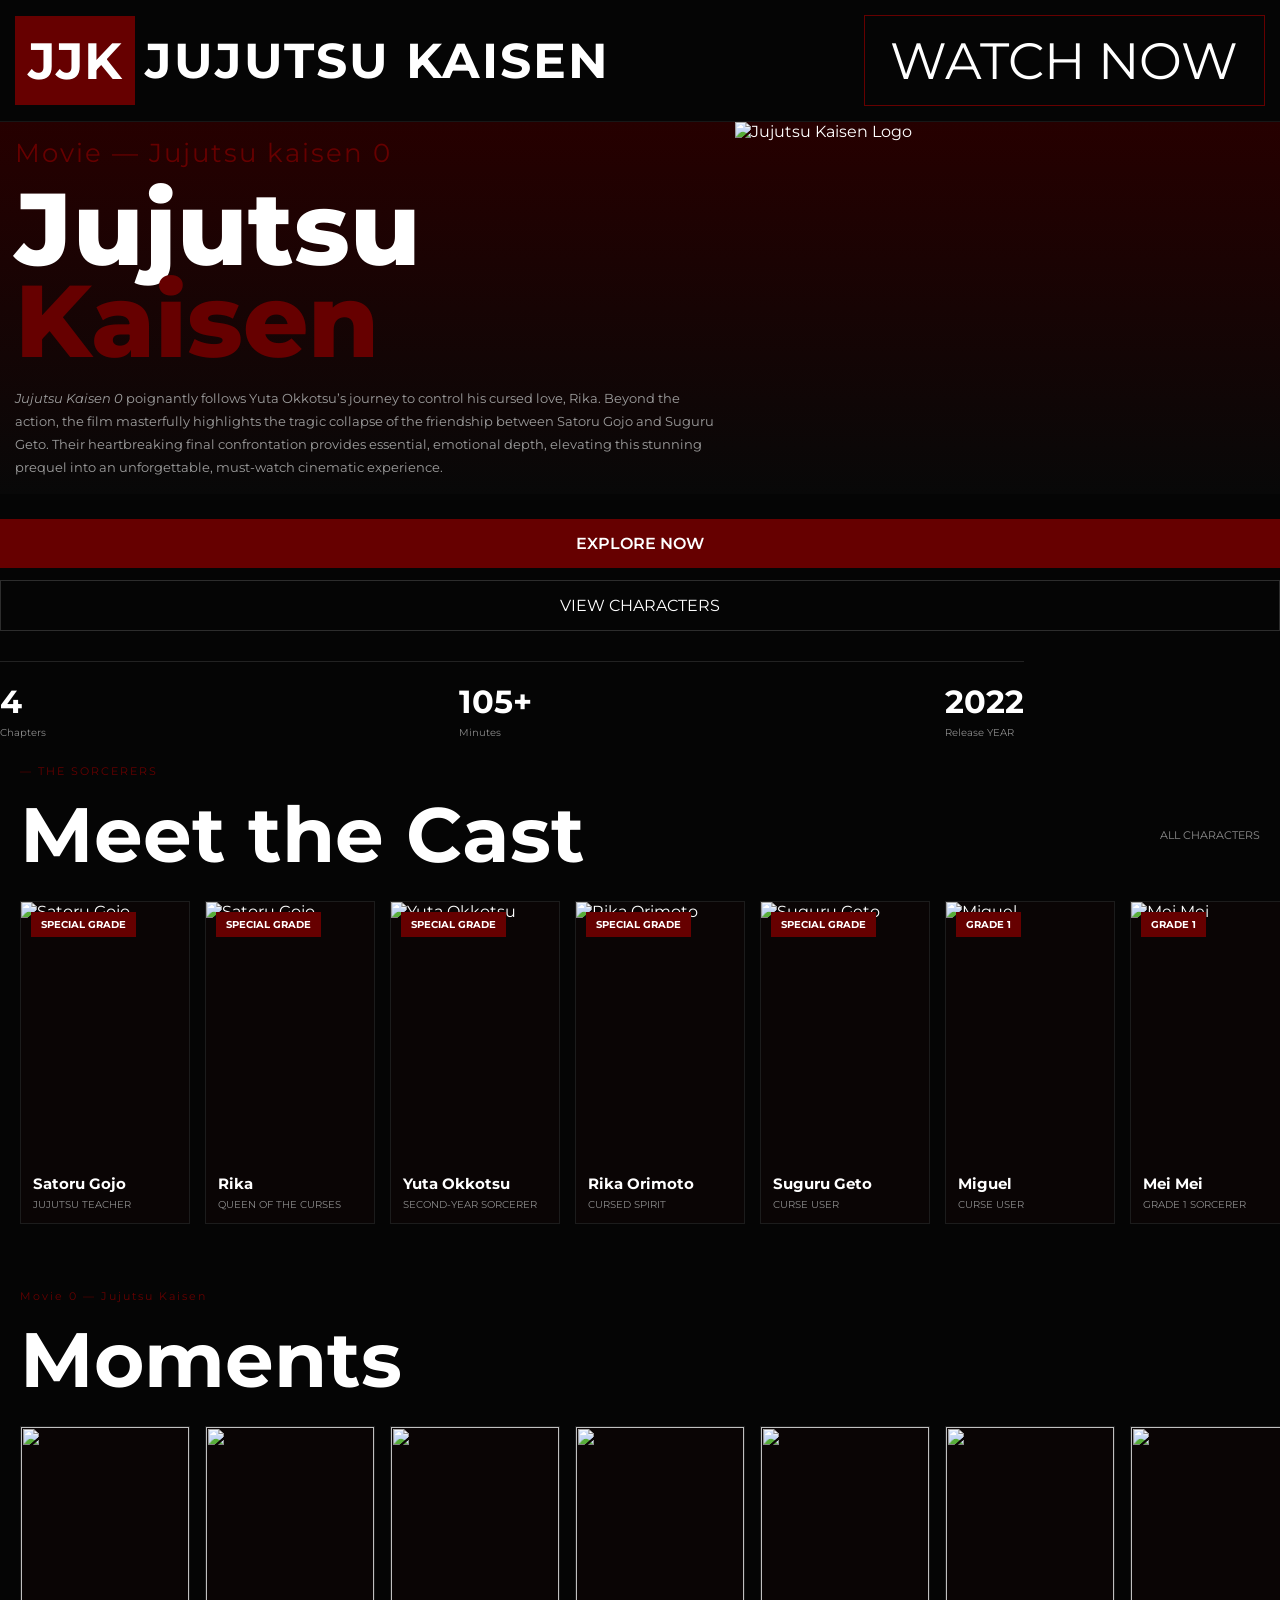
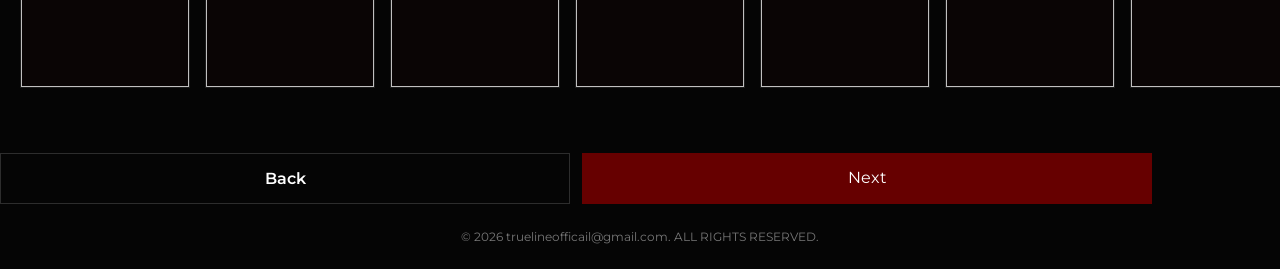
==== movie.html @ 943627a1 "Add files via upload" ====
<!DOCTYPE html>
<html lang="en">
<head>
    <meta charset="UTF-8">
    <meta name="viewport" content="width=device-width, initial-scale=1.0">
    <title>Jujutsu Kaisen</title>

    <link href="https://fonts.googleapis.com/css2?family=Montserrat:wght@300;400;500;600;700;800&display=swap" rel="stylesheet">
    <link rel="stylesheet" href="movie.css">
</head>

<body>
    <section>
        <nav class="navbar">
            <div class="logo">
                <span>JJK</span>
                <h3>JUJUTSU KAISEN</h3>
            </div>
            <a href="https://youtu.be/2docezZl574?si=i2ZBQ1FdkchWZ1nn" class="watch-btn" target="_blank">WATCH NOW</a>
        </nav>
    </section>

    <section class="hero">
        <div class="hero-content">
            <p class="season">Movie — Jujutsu kaisen 0</p>
            <h1>
                Jujutsu<br>
                <span>Kaisen</span>
            </h1>
            <p class="description">
                <em>Jujutsu Kaisen 0</em> poignantly follows Yuta Okkotsu’s journey to control his cursed love, Rika. Beyond the action, the film masterfully highlights the tragic collapse of the friendship between Satoru Gojo and Suguru Geto. Their heartbreaking final confrontation provides essential, emotional depth, elevating this stunning prequel into an unforgettable, must-watch cinematic experience.
            </p>
        </div>

        <div class="hero-image">
            <img src="logo.jpg" alt="Jujutsu Kaisen Logo">
        </div>
    </section>

    <section class="hero2">
        <div class="buttons">
            <a href="#explore" class="explore">EXPLORE NOW</a>
            <a href="#character" class="characters">VIEW CHARACTERS</a>
        </div>

        <div id="character"class="stats">
            <div>
                <h2>4</h2>
                <p>Chapters</p>
            </div>
            <div>
                <h2>105+</h2>
                <p>Minutes</p>
            </div>
            <div>
                <h2>2022</h2>
                <p>Release YEAR</p>
            </div>
        </div>
    </section>

    <section class="cast">
        <p class="cast-top">— THE SORCERERS</p>
        <div class="title-row">
            <h2>Meet the Cast</h2>
            <span>ALL CHARACTERS</span>
        </div>

<div class="cards">
    <div class="card">
        <div class="badge">SPECIAL GRADE</div>
        <img src="gojo0.jpg" alt="Satoru Gojo">
        <div class="info">
            <h3>Satoru Gojo</h3>
            <p>JUJUTSU TEACHER</p>
        </div>
    </div>
    <div class="card">
        <div class="badge">SPECIAL GRADE</div>
        <img src="queen.jpg" alt="Satoru Gojo">
        <div class="info">
            <h3>Rika</h3>
            <p>QUEEN OF THE CURSES</p>
        </div>
    </div>

    <div class="card">
        <div class="badge">SPECIAL GRADE</div>
        <img src="yuta0.jpg" alt="Yuta Okkotsu">
        <div class="info">
            <h3>Yuta Okkotsu</h3>
            <p>SECOND-YEAR SORCERER</p>
        </div>
    </div>

    <div class="card">
        <div class="badge">SPECIAL GRADE</div>
        <img src="rika.jpg" alt="Rika Orimoto">
        <div class="info">
            <h3>Rika Orimoto</h3>
            <p>CURSED SPIRIT</p>
        </div>
    </div>

    <div class="card">
        <div class="badge">SPECIAL GRADE</div>
        <img src="geto0.jpg" alt="Suguru Geto">
        <div class="info">
            <h3>Suguru Geto</h3>
            <p>CURSE USER</p>
        </div>
    </div>

    <div class="card">
        <div class="badge">GRADE 1</div>
        <img src="miguel.jpg" alt="Miguel">
        <div class="info">
            <h3>Miguel</h3>
            <p>CURSE USER</p>
        </div>
    </div>

    <div class="card">
        <div class="badge">GRADE 1</div>
        <img src="meime0i.jpg" alt="Mei Mei">
        <div class="info">
            <h3>Mei Mei</h3>
            <p>GRADE 1 SORCERER</p>
        </div>
    </div>

    <div class="card">
        <div class="badge">GRADE 1</div>
        <img src="nanami.jpg" alt="Kento Nanami">
        <div class="info">
            <h3>Kento Nanami</h3>
            <p>GRADE 1 SORCERER</p>
        </div>
    </div>

    <div class="card">
        <div class="badge">GRADE 1</div>
        <img src="principal.jpg" alt="Masamichi Yaga">
        <div class="info">
            <h3>Masamichi Yaga</h3>
            <p>PRINCIPAL</p>
        </div>
    </div>

    <div class="card">
        <div class="badge">GRADE 1</div>
        <img src="kusakaba.jpg" alt="Atsuya Kusakabe">
        <div class="info">
            <h3>Atsuya Kusakabe</h3>
            <p>GRADE 1 SORCERER</p>
        </div>
    </div>

    <div class="card">
        <div class="badge">GRADE 4</div>
        <img src="maki0.jpg" alt="Maki Zen'in">
        <div class="info">
            <h3>Maki Zen'in</h3>
            <p>SECOND-YEAR SORCERER</p>
        </div>
    </div>

    <div class="card">
        <div class="badge">GRADE 2</div>
        <img src="panda.jpg" alt="Panda">
        <div class="info">
            <h3>Panda</h3>
            <p>SECOND-YEAR SORCERER</p>
        </div>
    </div>

    <div class="card">
        <div class="badge">SEMI-GRADE 1</div>
        <img src="inumaki.jpg" alt="Toge Inumaki">
        <div class="info">
            <h3>Toge Inumaki</h3>
            <p>SECOND-YEAR SORCERER</p>
        </div>
    </div>

    <div class="card">
        <div class="badge">Grade 3</div>
        <img src="nanako.jpg" alt="Nanako Hasaba">
        <div class="info">
            <h3>Nanako Hasaba</h3>
            <p>CURSE USER</p>
        </div>
    </div>

    <div class="card">
        <div class="badge">Grade 3</div>
        <img src="mimiko.jpg" alt="Mimiko Hasaba">
        <div class="info">
            <h3>Mimiko Hasaba</h3>
            <p>CURSE USER</p>
        </div>
    </div>

    <div class="card">
        <div class="badge">Grade 1</div>
        <img src="shoko0.jpg" alt="Shoko Ieiri">
        <div class="info">
            <h3>Shoko Ieiri</h3>
            <p>DOCTOR</p>
        </div>
    </div>

    <div class="card">
        <div class="badge">Grade 3</div>
        <img src="ijichi.jpg" alt="Kiyotaka Ijichi">
        <div class="info">
            <h3>Kiyotaka Ijichi</h3>
            <p>ASSISTANT MANAGER</p>
        </div>
    </div>
</div>

    </section>
    
<section class="moments">
    <p class="cast-top">Movie 0 — Jujutsu Kaisen</p>
    <div class="title-row">
        <h2>Moments</h2>
    </div>
    <div class="cards">
        <div class="card">
            <img src="moment-0-1.jpg" id="explore" alt="">
        </div>
        <div class="card">
            <img src="moment-0-2.jpg" alt="">
        </div>
        <div class="card">
            <img src="moment-0-3.jpg" alt="">
        </div>
        <div class="card">
            <img src="moment-0-4.jpg" alt="">
        </div>
        <div class="card">
            <img src="moment-0-5.jpg" alt="">
        </div>
        <div class="card">
            <img src="moment-0-6.jpg" alt="">
        </div>
        <div class="card">
            <img src="moment-0-7.jpg" alt="">
        </div>
        <div class="card">
            <img src="moment-0-8.jpg" alt="">
        </div>
    </div>
</section>
    
    <div class="next-back">
            <a href="index.html" class="back">Back</a>
            <a href="season2.html" class="next">Next</a>
        </div>

    <footer>
        © 2026 truelineofficail@gmail.com. ALL RIGHTS RESERVED.
    </footer>
</body>
</html>
---- movie.css ----
* {
    margin: 0;
    padding: 0;
    box-sizing: border-box;
    font-family: 'Montserrat', sans-serif;
    list-style: none;
}
html{
    scroll-behavior: smooth;
}
body {
    background: #050505;
    color: white;
}


.navbar {
    display: flex;
    justify-content: space-between;
    align-items: center;
    padding: 15px;
    border-bottom: 1px solid #171717;
}

.logo {
    display: flex;
    align-items: center;
    gap: 10px;
}

.logo span {
    background: #660000; /* Dark Red */
    padding: 1vw;
    font-size: 4vw;
    font-weight: 700;
}

.logo h3 {
    font-size: 3.8vw;
    letter-spacing: 2px;
}

.watch-btn {
    text-decoration: none;
    color: white;
    border: 1px solid #660000; /* Dark Red */
    padding: 1vw 2vw;
    font-size: 4vw;
}

/* HERO SECTION */
.hero {
    background: linear-gradient(to bottom, #260000, #080808); /* Dark Red Gradient */
    display: flex;
}

.hero-image {
    width: 60vw;
}

.hero-image img {
    width: 100%;
}

.hero-content {
    padding: 15px;
    width: 80vw;
}

.season {
    font-size: 2vw;
    letter-spacing: 2px;
    color: #660000; /* Dark Red */
    margin-bottom: 15px;
}

.hero-content h1 {
    font-size: 8vw;
    line-height: 0.9;
    font-weight: 800;
}

.hero-content h1 span {
    color: #660000; /* Dark Red */
}

.description {
    margin-top: 20px;
    line-height: 1.8;
    font-size: 1vw;
    color: #9e9e9e;
}

/* HERO 2 BUTTONS & STATS */
.buttons {
    margin-top: 25px;
    display: flex;
    flex-direction: column;
    gap: 12px;
}

.explore {
    background: #660000; /* Dark Red */
    padding: 15px;
    text-align: center;
    color: white;
    text-decoration: none;
    font-weight: 600;
}

.characters {
    border: 1px solid #2d2d2d;
    padding: 15px;
    text-align: center;
    color: white;
    text-decoration: none;
}

.stats {
    margin-top: 30px;
    padding-top: 20px;
    border-top: 1px solid #222;
    display: flex;
    justify-content: space-between;
    width: 80%;
    justify-self: center;
}

.stats h2 {
    font-size: 32px;
}

.stats p {
    font-size: 10px;
    color: #8c8c8c;
    margin-top: 5px;
}

/* POWER BAR */
.power-bar {
    background: #660000; /* Dark Red */
    padding: 15px;
    display: flex;
    gap: 8vw;
    flex-direction: row;
    font-size: 0.5vw;
    font-weight: 500;
}

/* CAST SECTION */
.cast {
    padding: 25px 0;
}

.cast-top {
    padding: 0 20px;
    font-size: 11px;
    letter-spacing: 2px;
    color: #660000; /* Dark Red */
}

.title-row {
    padding: 10px 20px 20px;
    display: flex;
    justify-content: space-between;
    align-items: center;
}

.title-row h2 {
    font-size: 6vw;
}

.title-row span {
    font-size: 11px;
    color: #8e8e8e;
}

.cards {
    display: flex;
    overflow-x: auto;
    gap: 15px;
    padding: 0 20px 15px;
    scroll-behavior: smooth;
}

.cards::-webkit-scrollbar {
    height: 4px;
}

.cards::-webkit-scrollbar-thumb {
    background: #660000; /* Dark Red */
}

/* CARD STYLES */
.card {
    min-width: 170px;
    background: #0a0505; /* Deep Dark Background */
    border: 1px solid #1c1c1c;
    position: relative;
    flex-shrink: 0;
}

.card img {
    width: 100%;
    height: 260px;
    object-fit: cover;
    display: block;
}

.badge {
    position: absolute;
    top: 10px;
    left: 10px;
    background: #660000; /* Dark Red */
    padding: 6px 10px;
    font-size: 10px;
    font-weight: 700;
}

.info {
    padding: 12px;
    background: #0a0505;
}

.info h3 {
    font-size: 15px;
}

.info p {
    font-size: 10px;
    margin-top: 5px;
    color: #8d8d8d;
}

.more {
    display: flex;
    justify-content: center;
    align-items: center;
    flex-direction: column;
    background: #0a0505;
}

.more h1 {
    font-size: 60px;
    color: #660000; /* Dark Red */
}

.more p {
    font-size: 12px;
    color: #9a9a9a;
}

.next-back {
    margin-top: 25px;
    display: flex;
    flex-direction: row;
    gap: 12px;
    width: 90vw;
    justify-self: center;
}

.back {
    border: 1px solid #2d2d2d;
    padding: 15px;
    text-align: center;
    color: white;
    text-decoration: none;
    font-weight: 600;
    width: 50%;
}

.next {
    background: #660000; /* Dark Red */
    padding: 15px;
    text-align: center;
    color: white;
    text-decoration: none;
    width: 50%;
}

.moments {
    padding: 25px 0;
}

footer {
    padding: 25px;
    text-align: center;
    font-size: 12px;
    color: #777;
}
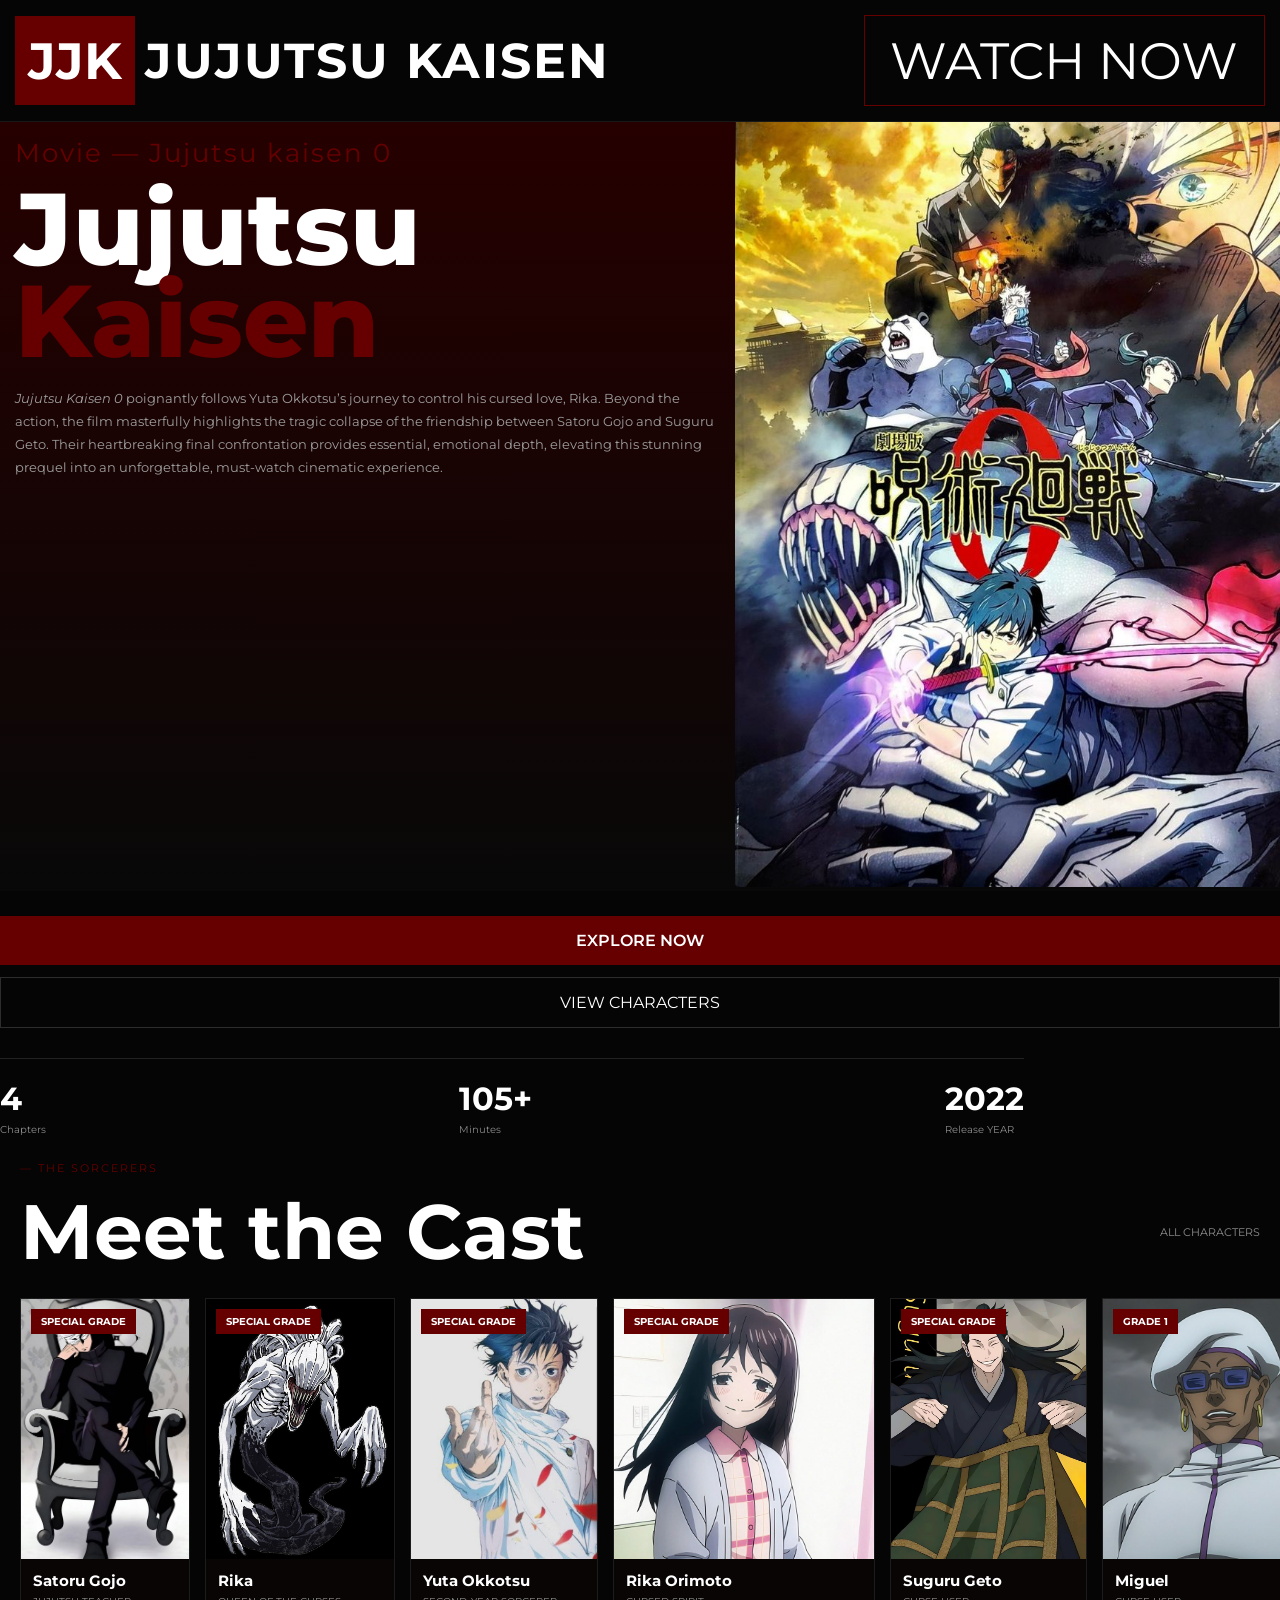
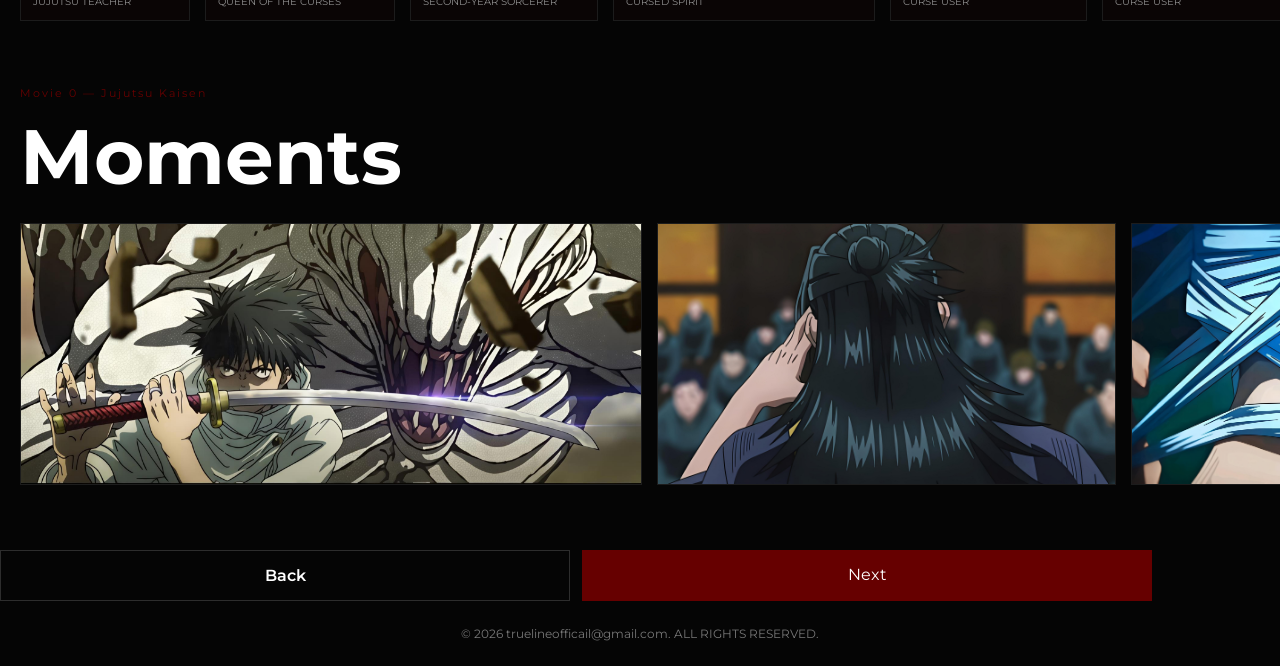
==== commit 666e3d5a: "Update image paths to use 'images/' directory" ====
--- a/movie.html
+++ b/movie.html
@@ -33,7 +33,7 @@
         </div>
 
         <div class="hero-image">
-            <img src="logo.jpg" alt="Jujutsu Kaisen Logo">
+            <img src="images/logo.jpg" alt="Jujutsu Kaisen Logo">
         </div>
     </section>
 
@@ -69,7 +69,7 @@
 <div class="cards">
     <div class="card">
         <div class="badge">SPECIAL GRADE</div>
-        <img src="gojo0.jpg" alt="Satoru Gojo">
+        <img src="images/gojo0.jpg" alt="Satoru Gojo">
         <div class="info">
             <h3>Satoru Gojo</h3>
             <p>JUJUTSU TEACHER</p>
@@ -77,7 +77,7 @@
     </div>
     <div class="card">
         <div class="badge">SPECIAL GRADE</div>
-        <img src="queen.jpg" alt="Satoru Gojo">
+        <img src="images/queen.jpg" alt="Satoru Gojo">
         <div class="info">
             <h3>Rika</h3>
             <p>QUEEN OF THE CURSES</p>
@@ -86,7 +86,7 @@
 
     <div class="card">
         <div class="badge">SPECIAL GRADE</div>
-        <img src="yuta0.jpg" alt="Yuta Okkotsu">
+        <img src="images/yuta0.jpg" alt="Yuta Okkotsu">
         <div class="info">
             <h3>Yuta Okkotsu</h3>
             <p>SECOND-YEAR SORCERER</p>
@@ -95,7 +95,7 @@
 
     <div class="card">
         <div class="badge">SPECIAL GRADE</div>
-        <img src="rika.jpg" alt="Rika Orimoto">
+        <img src="images/rika.jpg" alt="Rika Orimoto">
         <div class="info">
             <h3>Rika Orimoto</h3>
             <p>CURSED SPIRIT</p>
@@ -104,7 +104,7 @@
 
     <div class="card">
         <div class="badge">SPECIAL GRADE</div>
-        <img src="geto0.jpg" alt="Suguru Geto">
+        <img src="images/geto0.jpg" alt="Suguru Geto">
         <div class="info">
             <h3>Suguru Geto</h3>
             <p>CURSE USER</p>
@@ -113,7 +113,7 @@
 
     <div class="card">
         <div class="badge">GRADE 1</div>
-        <img src="miguel.jpg" alt="Miguel">
+        <img src="images/miguel.jpg" alt="Miguel">
         <div class="info">
             <h3>Miguel</h3>
             <p>CURSE USER</p>
@@ -122,7 +122,7 @@
 
     <div class="card">
         <div class="badge">GRADE 1</div>
-        <img src="meime0i.jpg" alt="Mei Mei">
+        <img src="images/meime0i.jpg" alt="Mei Mei">
         <div class="info">
             <h3>Mei Mei</h3>
             <p>GRADE 1 SORCERER</p>
@@ -131,7 +131,7 @@
 
     <div class="card">
         <div class="badge">GRADE 1</div>
-        <img src="nanami.jpg" alt="Kento Nanami">
+        <img src="images/nanami.jpg" alt="Kento Nanami">
         <div class="info">
             <h3>Kento Nanami</h3>
             <p>GRADE 1 SORCERER</p>
@@ -140,7 +140,7 @@
 
     <div class="card">
         <div class="badge">GRADE 1</div>
-        <img src="principal.jpg" alt="Masamichi Yaga">
+        <img src="images/principal.jpg" alt="Masamichi Yaga">
         <div class="info">
             <h3>Masamichi Yaga</h3>
             <p>PRINCIPAL</p>
@@ -149,7 +149,7 @@
 
     <div class="card">
         <div class="badge">GRADE 1</div>
-        <img src="kusakaba.jpg" alt="Atsuya Kusakabe">
+        <img src="images/kusakaba.jpg" alt="Atsuya Kusakabe">
         <div class="info">
             <h3>Atsuya Kusakabe</h3>
             <p>GRADE 1 SORCERER</p>
@@ -158,7 +158,7 @@
 
     <div class="card">
         <div class="badge">GRADE 4</div>
-        <img src="maki0.jpg" alt="Maki Zen'in">
+        <img src="images/maki0.jpg" alt="Maki Zen'in">
         <div class="info">
             <h3>Maki Zen'in</h3>
             <p>SECOND-YEAR SORCERER</p>
@@ -167,7 +167,7 @@
 
     <div class="card">
         <div class="badge">GRADE 2</div>
-        <img src="panda.jpg" alt="Panda">
+        <img src="images/panda.jpg" alt="Panda">
         <div class="info">
             <h3>Panda</h3>
             <p>SECOND-YEAR SORCERER</p>
@@ -176,7 +176,7 @@
 
     <div class="card">
         <div class="badge">SEMI-GRADE 1</div>
-        <img src="inumaki.jpg" alt="Toge Inumaki">
+        <img src="images/inumaki.jpg" alt="Toge Inumaki">
         <div class="info">
             <h3>Toge Inumaki</h3>
             <p>SECOND-YEAR SORCERER</p>
@@ -185,7 +185,7 @@
 
     <div class="card">
         <div class="badge">Grade 3</div>
-        <img src="nanako.jpg" alt="Nanako Hasaba">
+        <img src="images/nanako.jpg" alt="Nanako Hasaba">
         <div class="info">
             <h3>Nanako Hasaba</h3>
             <p>CURSE USER</p>
@@ -194,7 +194,7 @@
 
     <div class="card">
         <div class="badge">Grade 3</div>
-        <img src="mimiko.jpg" alt="Mimiko Hasaba">
+        <img src="images/mimiko.jpg" alt="Mimiko Hasaba">
         <div class="info">
             <h3>Mimiko Hasaba</h3>
             <p>CURSE USER</p>
@@ -203,7 +203,7 @@
 
     <div class="card">
         <div class="badge">Grade 1</div>
-        <img src="shoko0.jpg" alt="Shoko Ieiri">
+        <img src="images/shoko0.jpg" alt="Shoko Ieiri">
         <div class="info">
             <h3>Shoko Ieiri</h3>
             <p>DOCTOR</p>
@@ -212,7 +212,7 @@
 
     <div class="card">
         <div class="badge">Grade 3</div>
-        <img src="ijichi.jpg" alt="Kiyotaka Ijichi">
+        <img src="images/ijichi.jpg" alt="Kiyotaka Ijichi">
         <div class="info">
             <h3>Kiyotaka Ijichi</h3>
             <p>ASSISTANT MANAGER</p>
@@ -229,28 +229,28 @@
     </div>
     <div class="cards">
         <div class="card">
-            <img src="moment-0-1.jpg" id="explore" alt="">
-        </div>
-        <div class="card">
-            <img src="moment-0-2.jpg" alt="">
-        </div>
-        <div class="card">
-            <img src="moment-0-3.jpg" alt="">
-        </div>
-        <div class="card">
-            <img src="moment-0-4.jpg" alt="">
-        </div>
-        <div class="card">
-            <img src="moment-0-5.jpg" alt="">
-        </div>
-        <div class="card">
-            <img src="moment-0-6.jpg" alt="">
-        </div>
-        <div class="card">
-            <img src="moment-0-7.jpg" alt="">
-        </div>
-        <div class="card">
-            <img src="moment-0-8.jpg" alt="">
+            <img src="images/moment-0-1.jpg" id="explore" alt="">
+        </div>
+        <div class="card">
+            <img src="images/moment-0-2.jpg" alt="">
+        </div>
+        <div class="card">
+            <img src="images/moment-0-3.jpg" alt="">
+        </div>
+        <div class="card">
+            <img src="images/moment-0-4.jpg" alt="">
+        </div>
+        <div class="card">
+            <img src="images/moment-0-5.jpg" alt="">
+        </div>
+        <div class="card">
+            <img src="images/moment-0-6.jpg" alt="">
+        </div>
+        <div class="card">
+            <img src="images/moment-0-7.jpg" alt="">
+        </div>
+        <div class="card">
+            <img src="images/moment-0-8.jpg" alt="">
         </div>
     </div>
 </section>
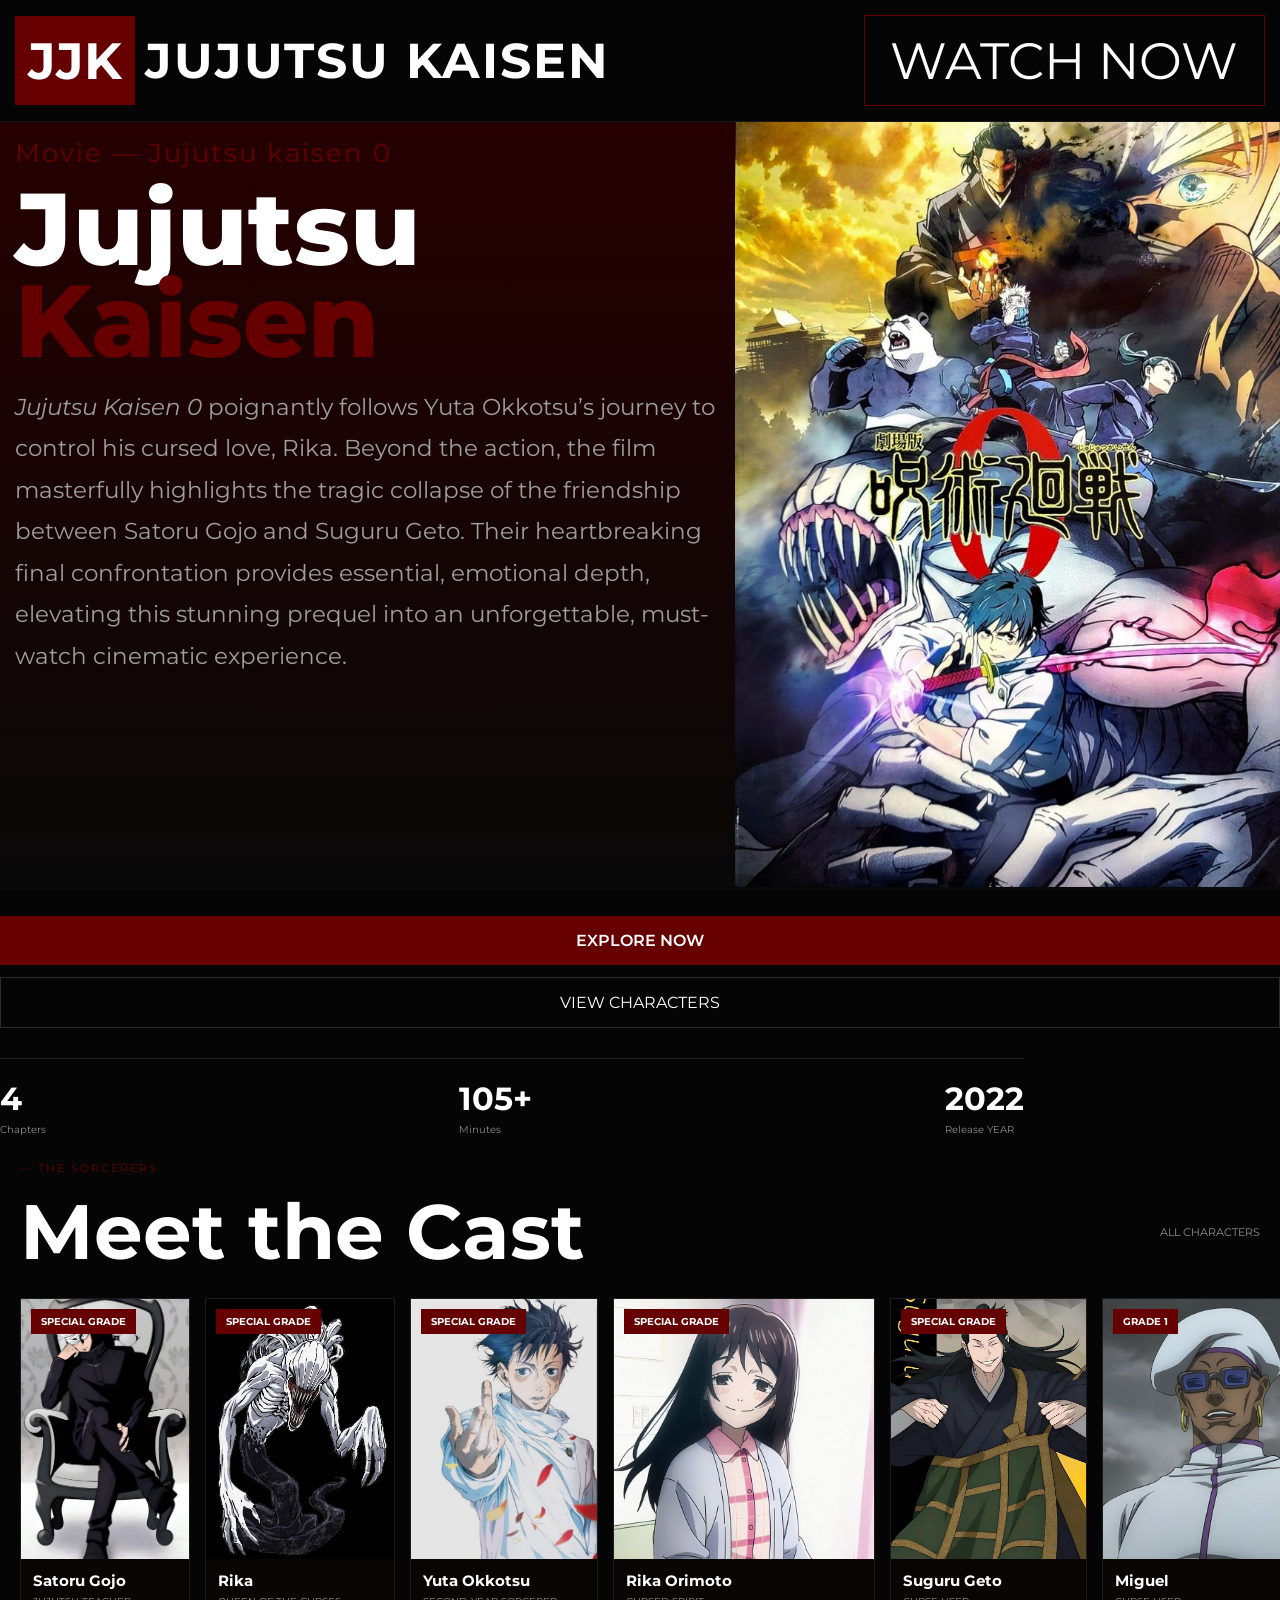
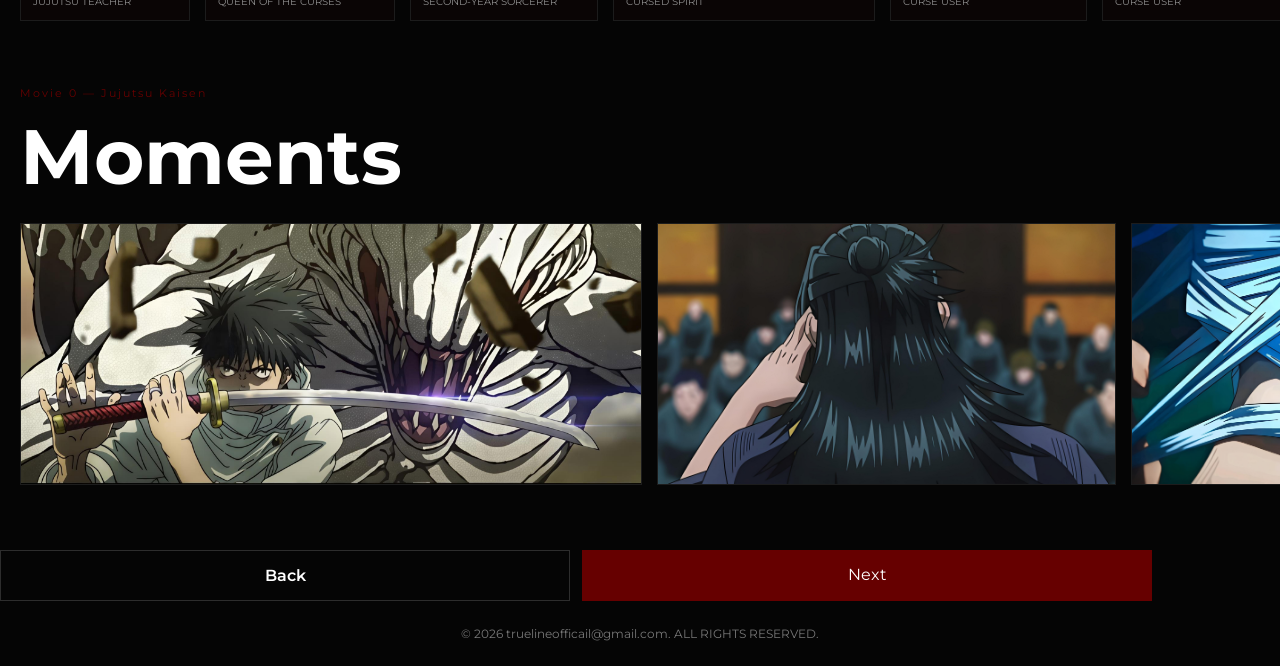
==== commit a8018c29: "Add service worker registration to movie.html Added service worker registration script for PWA suppo" ====
--- a/movie.html
+++ b/movie.html
@@ -4,7 +4,9 @@
     <meta charset="UTF-8">
     <meta name="viewport" content="width=device-width, initial-scale=1.0">
     <title>Jujutsu Kaisen</title>
-
+<link rel="manifest" href="manifest.json">
+<meta name="theme-color" content="#e60000">
+<link rel="apple-touch-icon" href="icons/icon-180x180.png">
     <link href="https://fonts.googleapis.com/css2?family=Montserrat:wght@300;400;500;600;700;800&display=swap" rel="stylesheet">
     <link rel="stylesheet" href="movie.css">
 </head>
@@ -263,5 +265,14 @@
     <footer>
         © 2026 truelineofficail@gmail.com. ALL RIGHTS RESERVED.
     </footer>
+    <script>
+  if ('serviceWorker' in navigator) {
+    window.addEventListener('load', () => {
+      navigator.serviceWorker.register('sw.js')
+        .then(reg => console.log('SW registered:', reg.scope))
+        .catch(err => console.error('SW registration failed:', err));
+    });
+  }
+</script>
 </body>
 </html>
--- a/movie.css
+++ b/movie.css
@@ -87,7 +87,7 @@
 .description {
     margin-top: 20px;
     line-height: 1.8;
-    font-size: 1vw;
+    font-size: 1.8vw;
     color: #9e9e9e;
 }
 
